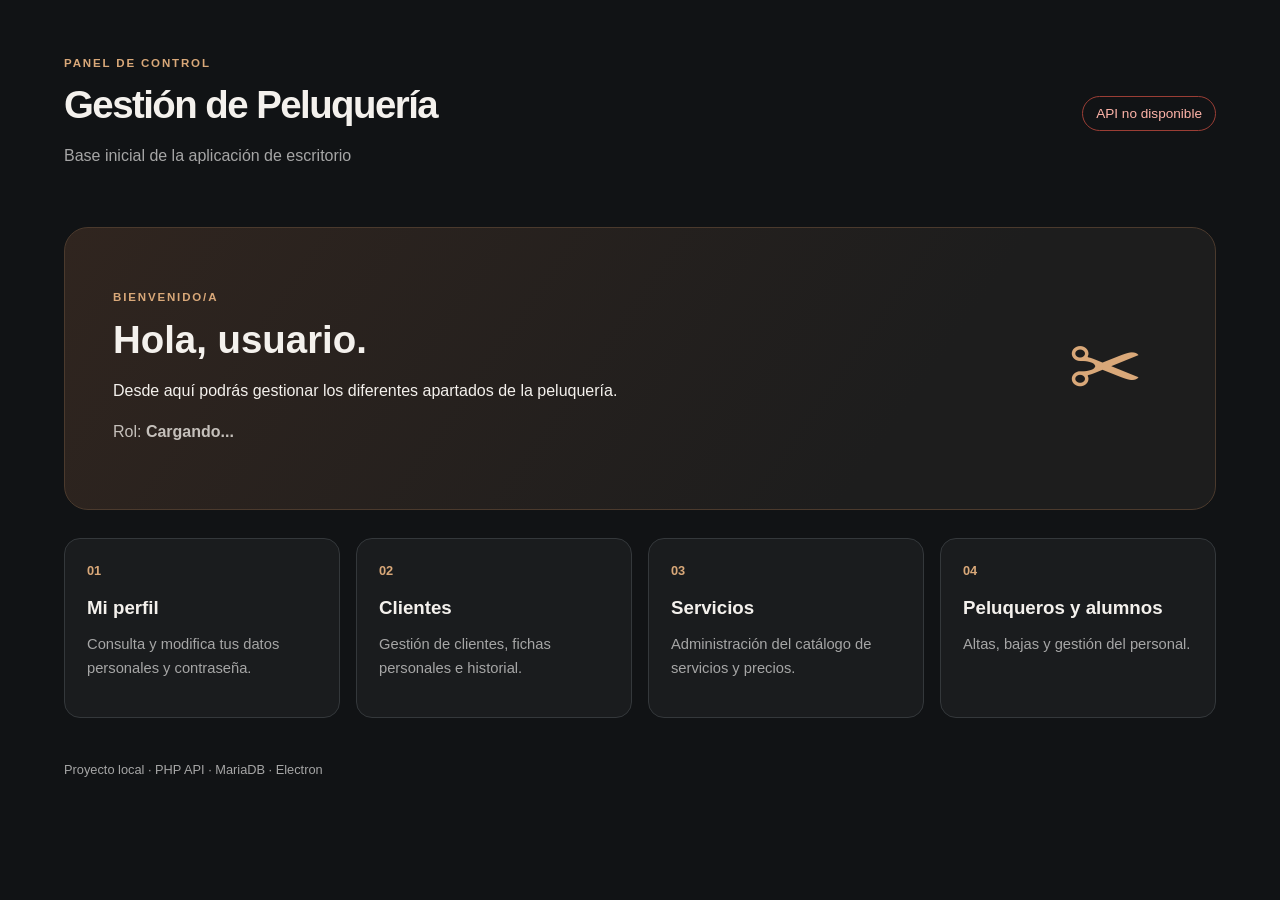
==== frontend/dashboard.html @ 754295db "refactor(api): extraer cliente API y añadir dashboard Centralizar la lógica de peticiones HTTP y la " ====
<!doctype html>
<html lang="es">
<head>
    <meta charset="UTF-8">
    <meta name="viewport" content="width=device-width, initial-scale=1.0">

    <!-- Política de seguridad -->
    <meta http-equiv="Content-Security-Policy"
          content="default-src 'self'; script-src 'self'; style-src 'self'; connect-src http://127.0.0.1:8081; img-src 'self' data:;">

    <title>Dashboard - Gestión de Peluquería</title>

    <link rel="stylesheet" href="assets/css/styles.css">

    <script src="assets/js/api.js" defer></script>
    <script src="assets/js/dashboard.js" defer></script>
</head>

<body>
    <main class="shell">

        <!-- CABECERA -->
        <header class="topbar">
            <div>
                <p class="eyebrow">PANEL DE CONTROL</p>
                <h1>Gestión de Peluquería</h1>
                <p class="muted">
                    Base inicial de la aplicación de escritorio
                </p>
            </div>

            <span id="status" class="status">
                Comprobando API…
            </span>
        </header>

        <!-- BIENVENIDA -->
        <section class="welcome">
            <div>
                <p class="eyebrow">BIENVENIDO/A</p>

                <h2>
                    Hola, <span id="usuario-nombre">usuario</span>.
                </h2>

                <p>
                    Desde aquí podrás gestionar los diferentes apartados
                    de la peluquería.
                </p>

                <p class="muted">
                    Rol: <strong id="usuario-rol">Cargando...</strong>
                </p>
            </div>

            <div class="scissors" aria-hidden="true">✂</div>
        </section>

        <!-- MÓDULOS -->
        <section class="grid" aria-label="Módulos principales">

            <article class="module" data-roles="1,2,3">
                <span>01</span>
                <h3>Mi perfil</h3>
                <p>Consulta y modifica tus datos personales y contraseña.</p>
            </article>

            <article class="module" data-roles="1,2,3">
                <span>02</span>
                <h3>Clientes</h3>
                <p>Gestión de clientes, fichas personales e historial.</p>
            </article>

            <article class="module" data-roles="1,3">
                <span>03</span>
                <h3>Servicios</h3>
                <p>Administración del catálogo de servicios y precios.</p>
            </article>

            <article class="module" data-roles="1,3">
                <span>04</span>
                <h3>Peluqueros y alumnos</h3>
                <p>Altas, bajas y gestión del personal.</p>
            </article>

        </section>

        <!-- PIE -->
        <footer>
            Proyecto local · PHP API · MariaDB · Electron
        </footer>

    </main>
</body>
</html>
---- frontend/assets/css/styles.css ----
/*
   ==========================================================================
   CONFIGURACIÓN GLOBAL Y VARIABLES BASE
   ========================================================================== 
*/
:root {
  color-scheme: dark; /* Activa el modo oscuro nativo en los elementos del navegador */
  font-family: Inter, "Segoe UI", sans-serif; /* Tipografía principal limpia y moderna con respaldos */
  background: #111315; /* Color de fondo general de la aplicación (gris muy oscuro) */
  color: #f4f1ed; /* Color general del texto (tono marfil claro para reducir fatiga visual) */
  font-synthesis: none; /* Evita que el navegador sintonice negritas o cursivas artificiales */
}

/* Aplica box-sizing a todos los elementos para que padding y border no rompan los anchos */
* { box-sizing: border-box; }

/* Configuración básica del cuerpo de la página */
body { 
  margin: 0; 
  min-height: 100vh; /* Asegura que ocupe al menos toda la altura de la pantalla */
}


/* ==========================================================================
   ESTRUCTURA PRINCIPAL Y CONTENEDORES
   ========================================================================== */
/* Contenedor central fluido que limita el ancho máximo y adapta los márgenes laterales */
.shell { 
  max-width: 1440px; 
  margin: 0 auto; 
  padding: 42px clamp(20px, 5vw, 72px); 
}

/* Barra superior flexible (alinea elementos a los extremos con espacio entre ellos) */
.topbar { 
  display: flex; 
  align-items: center; 
  justify-content: space-between; 
  gap: 24px; 
}


/* ==========================================================================
   TIPOGRAFÍA (TÍTULOS Y TEXTOS)
   ========================================================================== */
/* Títulos principales con tamaño fluido y espaciado de letras ajustado */
h1 { 
  margin: 6px 0; 
  font-size: clamp(1.6rem, 3vw, 2.4rem); 
  letter-spacing: -0.04em; 
}

h2 { 
  font-size: clamp(1.6rem, 3vw, 2.6rem); 
  margin: 8px 0 12px; 
}

h3 { 
  margin: 18px 0 8px; 
}

/* Altura de línea cómoda para la lectura de párrafos */
p { 
  line-height: 1.6; 
}

/* Texto pequeño superior (estilo etiqueta o subtítulo decorativo) */
.eyebrow { 
  font-size: .72rem; 
  letter-spacing: .16em; 
  font-weight: 700; 
  color: #d9a879; /* Tono dorado/cobrizo corporativo */
}

/* Clases de utilidad para textos secundarios, párrafos de módulos y pies de página */
.muted, .module p, footer { 
  color: #a6a6a6; 
}


/* ==========================================================================
   INDICADORES DE ESTADO (BADGES)
   ========================================================================== */
/* Estilo base para las pastillas o etiquetas de estado */
.status { 
  padding: 9px 13px; 
  border: 1px solid #414548; 
  border-radius: 999px; /* Bordes completamente redondeados (forma de píldora) */
  font-size: .85rem; 
  white-space: nowrap; /* Evita que el texto del estado se divida en varias líneas */
}

/* Estado OK / Correcto (tonos verdosos) */
.status.ok { 
  color: #a7e4bc; 
  border-color: #347b4a; 
}

/* Estado de Error (tonos rojizos) */
.status.error { 
  color: #ffb4a9; 
  border-color: #9b3e35; 
}


/* ==========================================================================
   SECCIÓN DE BIENVENIDA (BANNER)
   ========================================================================== */
.welcome { 
  margin: 42px 0 28px; 
  padding: clamp(24px, 4vw, 48px); 
  background: linear-gradient(125deg, #30251f, #1d1d1d 72%); /* Degradado elegante en tonos oscuros/marrones */
  border: 1px solid #4b3a2d; 
  border-radius: 24px; /* Esquinas muy redondeadas tipo tarjeta moderna */
  display: flex; 
  justify-content: space-between; 
  align-items: center; 
  gap: 20px; 
}

/* Limita el ancho del texto dentro del banner para que sea legible */
.welcome p:last-child { 
  max-width: 560px; 
  color: #c5c0bb; 
}

/* Elemento gráfico decorativo (ej. icono o emoji de tijeras) */
.scissors { 
  font-size: clamp(3rem, 7vw, 6rem); 
  color: #d9a879; 
  padding: 10px 24px; 
}


/* ==========================================================================
   SISTEMA DE CUADRÍCULA (GRID) Y MÓDULOS
   ========================================================================== */
/* Cuadrícula por defecto de 4 columnas iguales */
.grid { 
  display: grid; 
  grid-template-columns: repeat(4, minmax(0, 1fr)); 
  gap: 16px; 
}

/* Estilo individual para cada tarjeta o módulo de la app */
.module { 
  padding: 22px; 
  border: 1px solid #34383b; 
  background: #1a1c1e; 
  border-radius: 16px; 
  min-height: 160px; 
}

/* Pequeña etiqueta o título dentro de los módulos */
.module span { 
  color: #d9a879; 
  font-size: .8rem; 
  font-weight: 700; 
}

.module p { 
  font-size: .92rem; 
}

/* Pie de página */
footer { 
  margin-top: 44px; 
  font-size: .8rem; 
}


/* ==========================================================================
   DISEÑO RESPONSIVO (MEDIA QUERIES)
   ========================================================================== */
/* Pantallas medianas (tablets o portátiles pequeños): pasa de 4 a 2 columnas */
@media (max-width: 900px) { 
  .grid { 
    grid-template-columns: repeat(2, minmax(0, 1fr)); 
  } 
}

/* Pantallas pequeñas (móviles): ajusta espacios y apila elementos */
@media (max-width: 560px) { 
  .shell { 
    padding-top: 24px; 
  } 
  .topbar { 
    align-items: flex-start; 
    flex-direction: column; /* Apila la barra superior verticalmente */
  } 
  .welcome { 
    margin-top: 28px; 
  } 
  .scissors { 
    display: none; /* Oculta el elemento decorativo grande en móviles para ahorrar espacio */
  } 
  .grid { 
    grid-template-columns: 1fr; /* Pasa la cuadrícula a una sola columna */
  } 
}
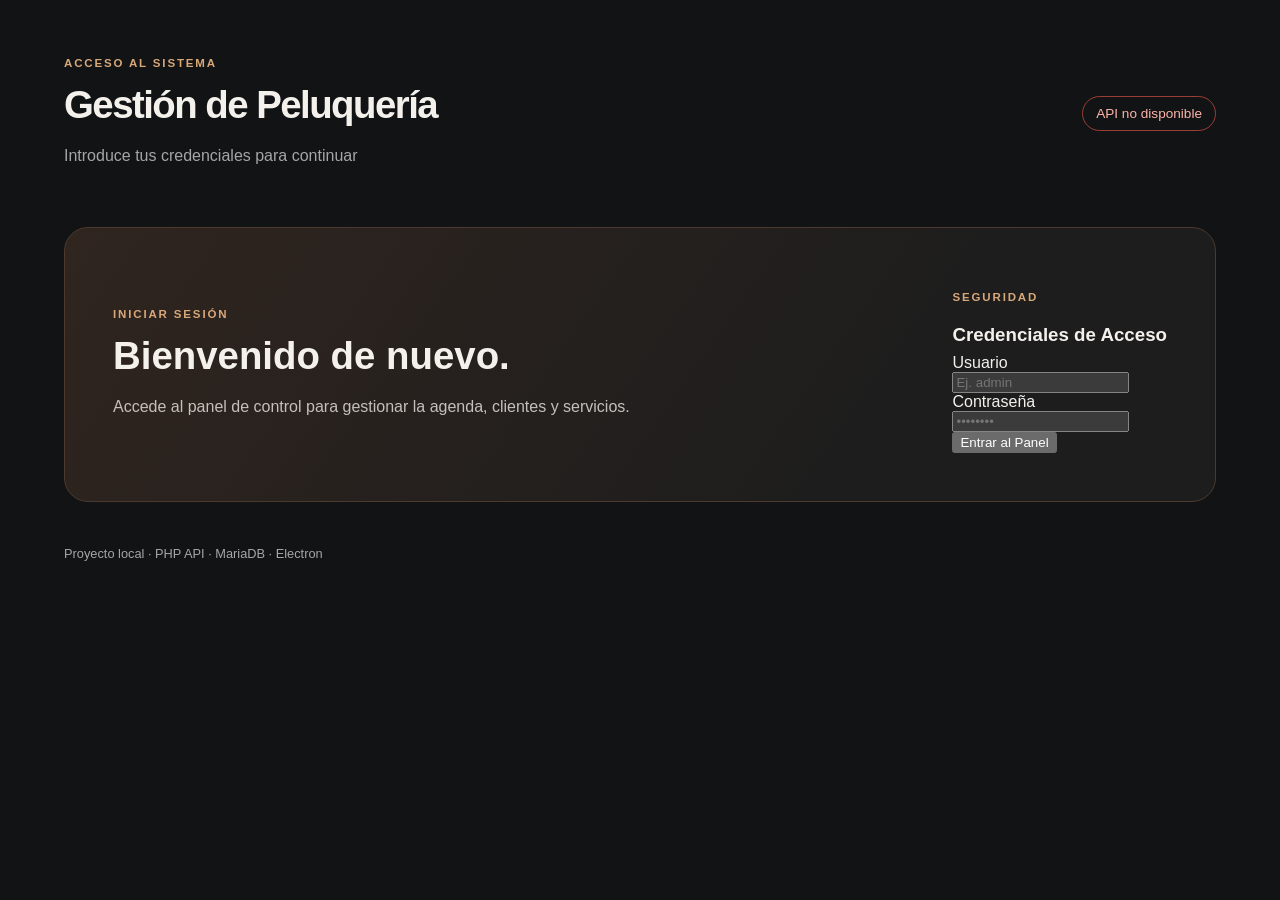
==== commit 81d6effe: "feat(dashboard): añadir panel basado en roles y controles de sesión - Cargar el perfil del usuario a" ====
--- a/frontend/dashboard.html
+++ b/frontend/dashboard.html
@@ -2,91 +2,185 @@
 <!doctype html>
 <html lang="es">
 <head>
+    <!-- Metadatos de configuración -->
     <meta charset="UTF-8">
     <meta name="viewport" content="width=device-width, initial-scale=1.0">
 
-    <!-- Política de seguridad -->
+    <!-- Política de Seguridad de Contenidos -->
     <meta http-equiv="Content-Security-Policy"
           content="default-src 'self'; script-src 'self'; style-src 'self'; connect-src http://127.0.0.1:8081; img-src 'self' data:;">
 
-    <title>Dashboard - Gestión de Peluquería</title>
+    <title>Panel de control - Gestión de Peluquería</title>
 
+    <!-- Hoja de estilos -->
     <link rel="stylesheet" href="assets/css/styles.css">
 
+    <!-- Scripts de la aplicación -->
     <script src="assets/js/api.js" defer></script>
+    <script src="assets/js/auth.js" defer></script>
     <script src="assets/js/dashboard.js" defer></script>
 </head>
 
 <body>
     <main class="shell">
 
-        <!-- CABECERA -->
+        <!-- Cabecera del Dashboard -->
         <header class="topbar">
+
             <div>
                 <p class="eyebrow">PANEL DE CONTROL</p>
-                <h1>Gestión de Peluquería</h1>
+          
                 <p class="muted">
-                    Base inicial de la aplicación de escritorio
+                    Administración y gestión de la peluquería.
                 </p>
             </div>
 
-            <span id="status" class="status">
-                Comprobando API…
-            </span>
+            <div>
+                <span id="status" class="status">
+                    Comprobando API…
+                </span>
+            </div>
+
         </header>
 
-        <!-- BIENVENIDA -->
-        <section class="welcome">
+
+        <!-- Información del usuario conectado -->
+        <section class="user-panel">
+
             <div>
-                <p class="eyebrow">BIENVENIDO/A</p>
+                <p class="eyebrow">SESIÓN ACTIVA</p>
 
                 <h2>
-                    Hola, <span id="usuario-nombre">usuario</span>.
+                    Bienvenido/a,
+                    <span id="usuario-nombre">Cargando usuario...</span>
                 </h2>
 
+                <p class="muted">
+                    Perfil:
+                    <strong id="usuario-rol">Comprobando...</strong>
+                </p>
+            </div>
+
+            <div>
+                <button id="logout-button" type="button">
+                    Cerrar sesión
+                </button>
+            </div>
+
+        </section>
+
+
+        <!-- Mensaje de bienvenida -->
+        <section class="welcome">
+
+            <div>
+                <p class="eyebrow">GESTIÓN DIARIA</p>
+
+                <h2>Tu peluquería, organizada.</h2>
+
                 <p>
-                    Desde aquí podrás gestionar los diferentes apartados
-                    de la peluquería.
-                </p>
-
-                <p class="muted">
-                    Rol: <strong id="usuario-rol">Cargando...</strong>
+                    Accede a los diferentes módulos para gestionar
+                    clientes, servicios, agenda y tratamientos.
                 </p>
             </div>
 
             <div class="scissors" aria-hidden="true">✂</div>
-        </section>
-
-        <!-- MÓDULOS -->
-        <section class="grid" aria-label="Módulos principales">
-
-            <article class="module" data-roles="1,2,3">
-                <span>01</span>
-                <h3>Mi perfil</h3>
-                <p>Consulta y modifica tus datos personales y contraseña.</p>
-            </article>
-
-            <article class="module" data-roles="1,2,3">
-                <span>02</span>
-                <h3>Clientes</h3>
-                <p>Gestión de clientes, fichas personales e historial.</p>
-            </article>
-
-            <article class="module" data-roles="1,3">
-                <span>03</span>
-                <h3>Servicios</h3>
-                <p>Administración del catálogo de servicios y precios.</p>
-            </article>
-
-            <article class="module" data-roles="1,3">
-                <span>04</span>
-                <h3>Peluqueros y alumnos</h3>
-                <p>Altas, bajas y gestión del personal.</p>
-            </article>
 
         </section>
 
-        <!-- PIE -->
+
+        <!-- Módulos principales -->
+        <section aria-label="Módulos de gestión">
+
+            <p class="eyebrow">MÓDULOS DE LA APLICACIÓN</p>
+
+            <div class="grid">
+
+                <!-- Perfil -->
+                <article class="module" data-roles="1,2,3" hidden>
+                    <span>01</span>
+                    <h3>Mi perfil</h3>
+                    <p>
+                        Consulta y modifica tus datos personales.
+                    </p>
+                </article>
+
+
+                <!-- Agenda -->
+                <article class="module" data-roles="1,2,3" hidden>
+                    <span>02</span>
+                    <h3>Agenda</h3>
+                    <p>
+                        Consulta y organiza las citas de la peluquería.
+                    </p>
+                </article>
+
+
+                <!-- Clientes -->
+                <article class="module" data-roles="1,2,3" hidden>
+                    <span>03</span>
+                    <h3>Clientes</h3>
+                    <p>
+                        Gestiona las fichas y el historial de clientes.
+                    </p>
+                </article>
+
+
+                <!-- Servicios -->
+                <article class="module" data-roles="1,3" hidden>
+                    <span>04</span>
+                    <h3>Servicios</h3>
+                    <p>
+                        Consulta y administra el catálogo de servicios y precios.
+                    </p>
+                </article>
+
+
+                <!-- Peluqueros y alumnos -->
+                <article class="module" data-roles="1,3" hidden>
+                    <span>05</span>
+                    <h3>Peluqueros y alumnos</h3>
+                    <p>
+                        Gestiona las altas, bajas y datos del personal.
+                    </p>
+                </article>
+
+
+                <!-- Fichas de tratamiento -->
+                <article class="module" data-roles="1,2,3" hidden>
+                    <span>06</span>
+                    <h3>Fichas de tratamiento</h3>
+                    <p>
+                        Consulta y registra análisis, fórmulas y tratamientos.
+                    </p>
+                </article>
+
+
+                <!-- Facturación -->
+                <article class="module" data-roles="1,2,3" hidden>
+                    <span>07</span>
+                    <h3>Facturación</h3>
+                    <p>
+                        Consulta y gestiona las facturas y operaciones.
+                    </p>
+                </article>
+
+
+                <!-- Gestión de usuarios -->
+                <article class="module" data-roles="1" hidden>
+                    <span>08</span>
+                    <h3>Gestión de usuarios</h3>
+                    <p>
+                        Administra las cuentas y los permisos de acceso.
+                    </p>
+                </article>
+
+            </div>
+
+        </section>
+
+
+        <!-- Pie de página -->
         <footer>
             Proyecto local · PHP API · MariaDB · Electron
         </footer>
